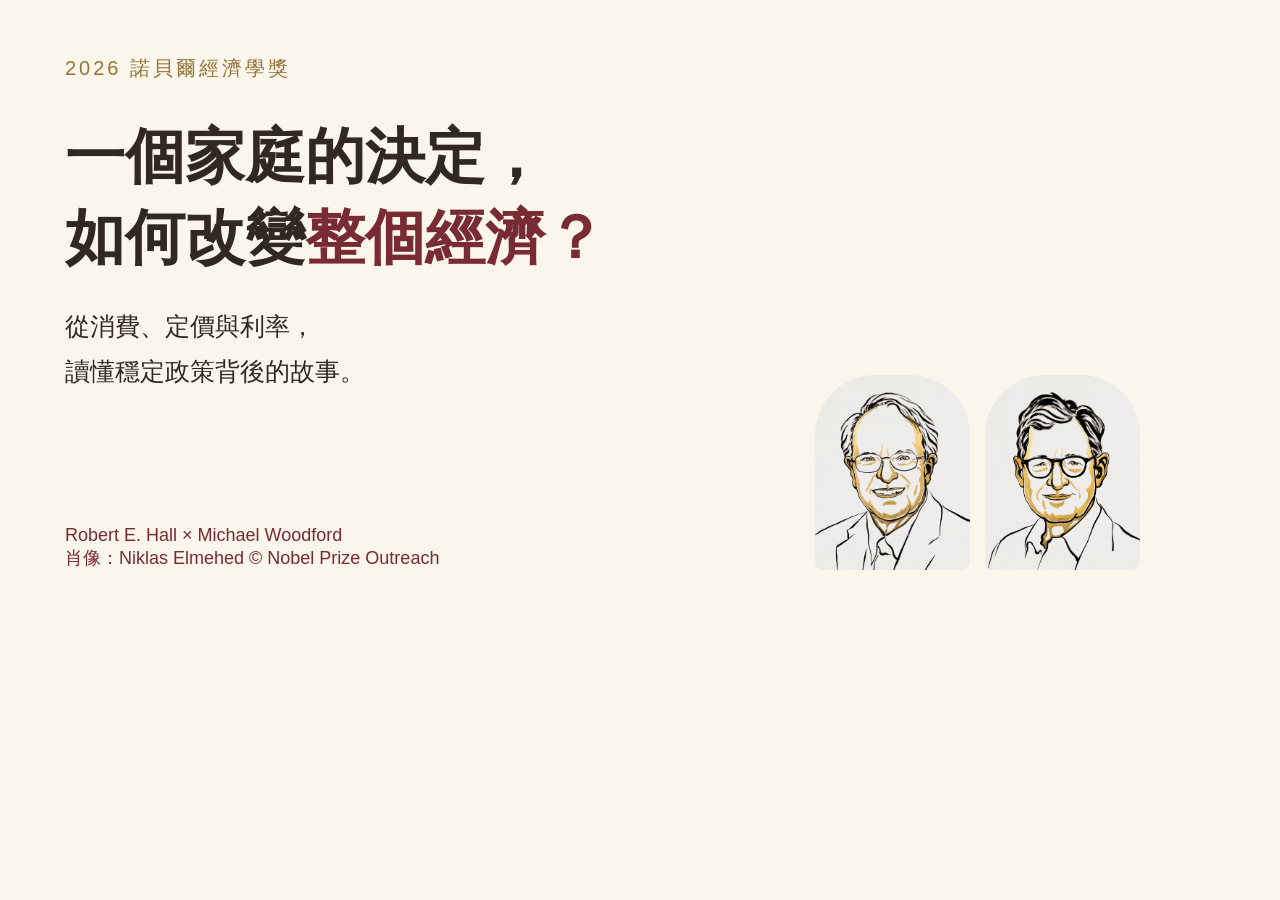
==== share.html @ 7f9002a6 "Create Nobel 2026 economics story and interactive explainers" ====
<!doctype html><html lang="zh-Hant"><meta charset="utf-8"><style>*{box-sizing:border-box}body{margin:0;width:1200px;height:630px;background:#faf6eb;color:#302821;font-family:"Songti TC",serif;padding:55px 65px;position:relative}.tag{font:20px Arial;color:#977338;letter-spacing:3px}h1{font-size:60px;line-height:1.35;max-width:780px;margin:35px 0 25px}h1 span{color:#782b32}.sub{font:25px Arial;line-height:1.8}.faces{position:absolute;right:60px;bottom:60px;display:flex;gap:15px}.faces img{width:155px;height:195px;object-fit:cover;object-position:top;border-radius:60px 60px 8px 8px}.foot{position:absolute;left:65px;bottom:60px;font:18px Arial;color:#782b32}</style><div class="tag">2026 諾貝爾經濟學獎</div><h1>一個家庭的決定，<br>如何改變<span>整個經濟？</span></h1><div class="sub">從消費、定價與利率，<br>讀懂穩定政策背後的故事。</div><div class="faces"><img src="assets/hall-official.jpg"><img src="assets/woodford.jpg"></div><div class="foot">Robert E. Hall × Michael Woodford<br>肖像：Niklas Elmehed © Nobel Prize Outreach</div></html>
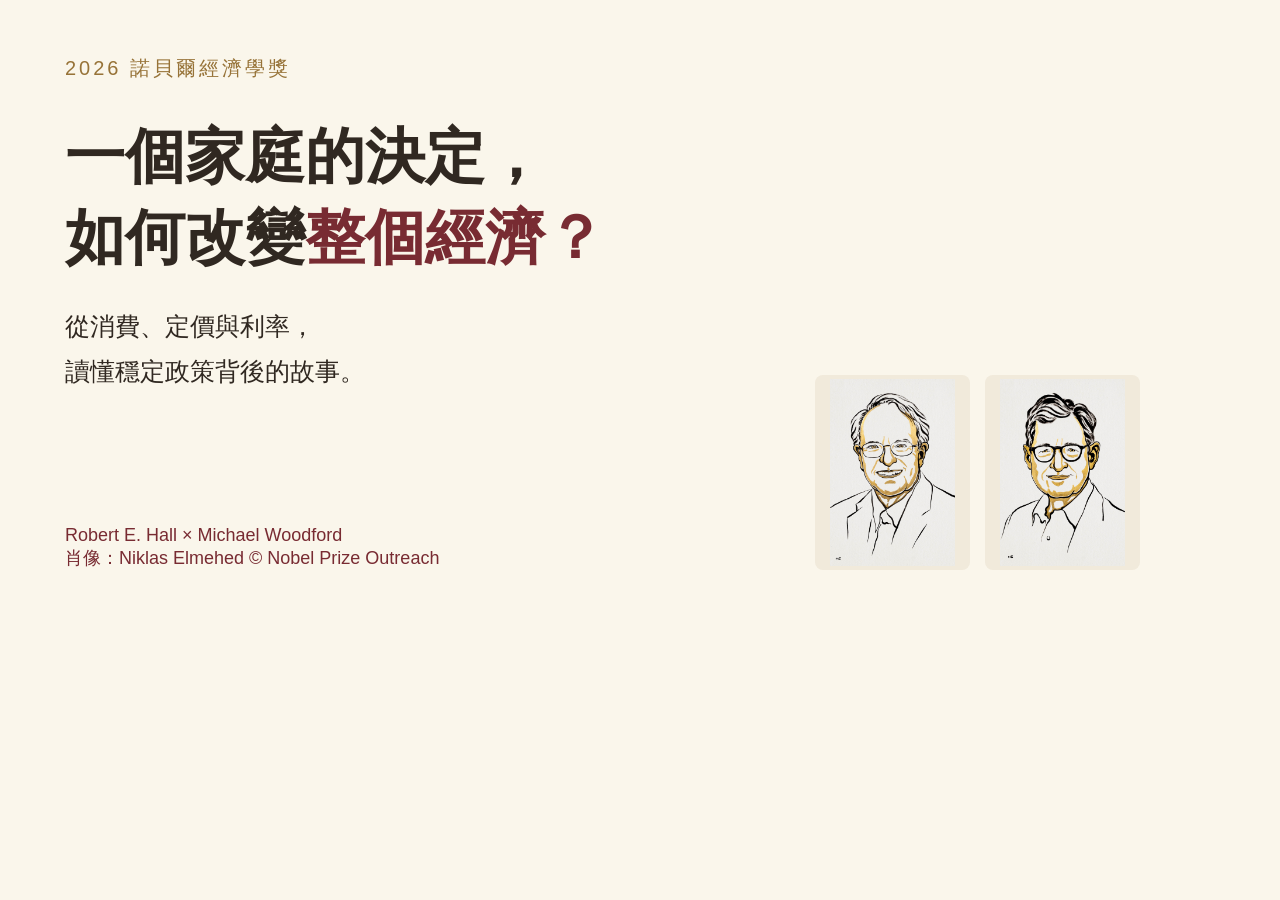
==== commit 4a504cfc: "Show complete portraits and link Woodford official photograph" ====
--- a/share.html
+++ b/share.html
@@ -1 +1 @@
-<!doctype html><html lang="zh-Hant"><meta charset="utf-8"><style>*{box-sizing:border-box}body{margin:0;width:1200px;height:630px;background:#faf6eb;color:#302821;font-family:"Songti TC",serif;padding:55px 65px;position:relative}.tag{font:20px Arial;color:#977338;letter-spacing:3px}h1{font-size:60px;line-height:1.35;max-width:780px;margin:35px 0 25px}h1 span{color:#782b32}.sub{font:25px Arial;line-height:1.8}.faces{position:absolute;right:60px;bottom:60px;display:flex;gap:15px}.faces img{width:155px;height:195px;object-fit:cover;object-position:top;border-radius:60px 60px 8px 8px}.foot{position:absolute;left:65px;bottom:60px;font:18px Arial;color:#782b32}</style><div class="tag">2026 諾貝爾經濟學獎</div><h1>一個家庭的決定，<br>如何改變<span>整個經濟？</span></h1><div class="sub">從消費、定價與利率，<br>讀懂穩定政策背後的故事。</div><div class="faces"><img src="assets/hall-official.jpg"><img src="assets/woodford.jpg"></div><div class="foot">Robert E. Hall × Michael Woodford<br>肖像：Niklas Elmehed © Nobel Prize Outreach</div></html>+<!doctype html><html lang="zh-Hant"><meta charset="utf-8"><style>*{box-sizing:border-box}body{margin:0;width:1200px;height:630px;background:#faf6eb;color:#302821;font-family:"Songti TC",serif;padding:55px 65px;position:relative}.tag{font:20px Arial;color:#977338;letter-spacing:3px}h1{font-size:60px;line-height:1.35;max-width:780px;margin:35px 0 25px}h1 span{color:#782b32}.sub{font:25px Arial;line-height:1.8}.faces{position:absolute;right:60px;bottom:60px;display:flex;gap:15px}.faces img{width:155px;height:195px;object-fit:contain;object-position:center;border-radius:8px;background:#f1eadb;padding:4px}.foot{position:absolute;left:65px;bottom:60px;font:18px Arial;color:#782b32}</style><div class="tag">2026 諾貝爾經濟學獎</div><h1>一個家庭的決定，<br>如何改變<span>整個經濟？</span></h1><div class="sub">從消費、定價與利率，<br>讀懂穩定政策背後的故事。</div><div class="faces"><img src="assets/hall-official.jpg"><img src="assets/woodford.jpg"></div><div class="foot">Robert E. Hall × Michael Woodford<br>肖像：Niklas Elmehed © Nobel Prize Outreach</div></html>
